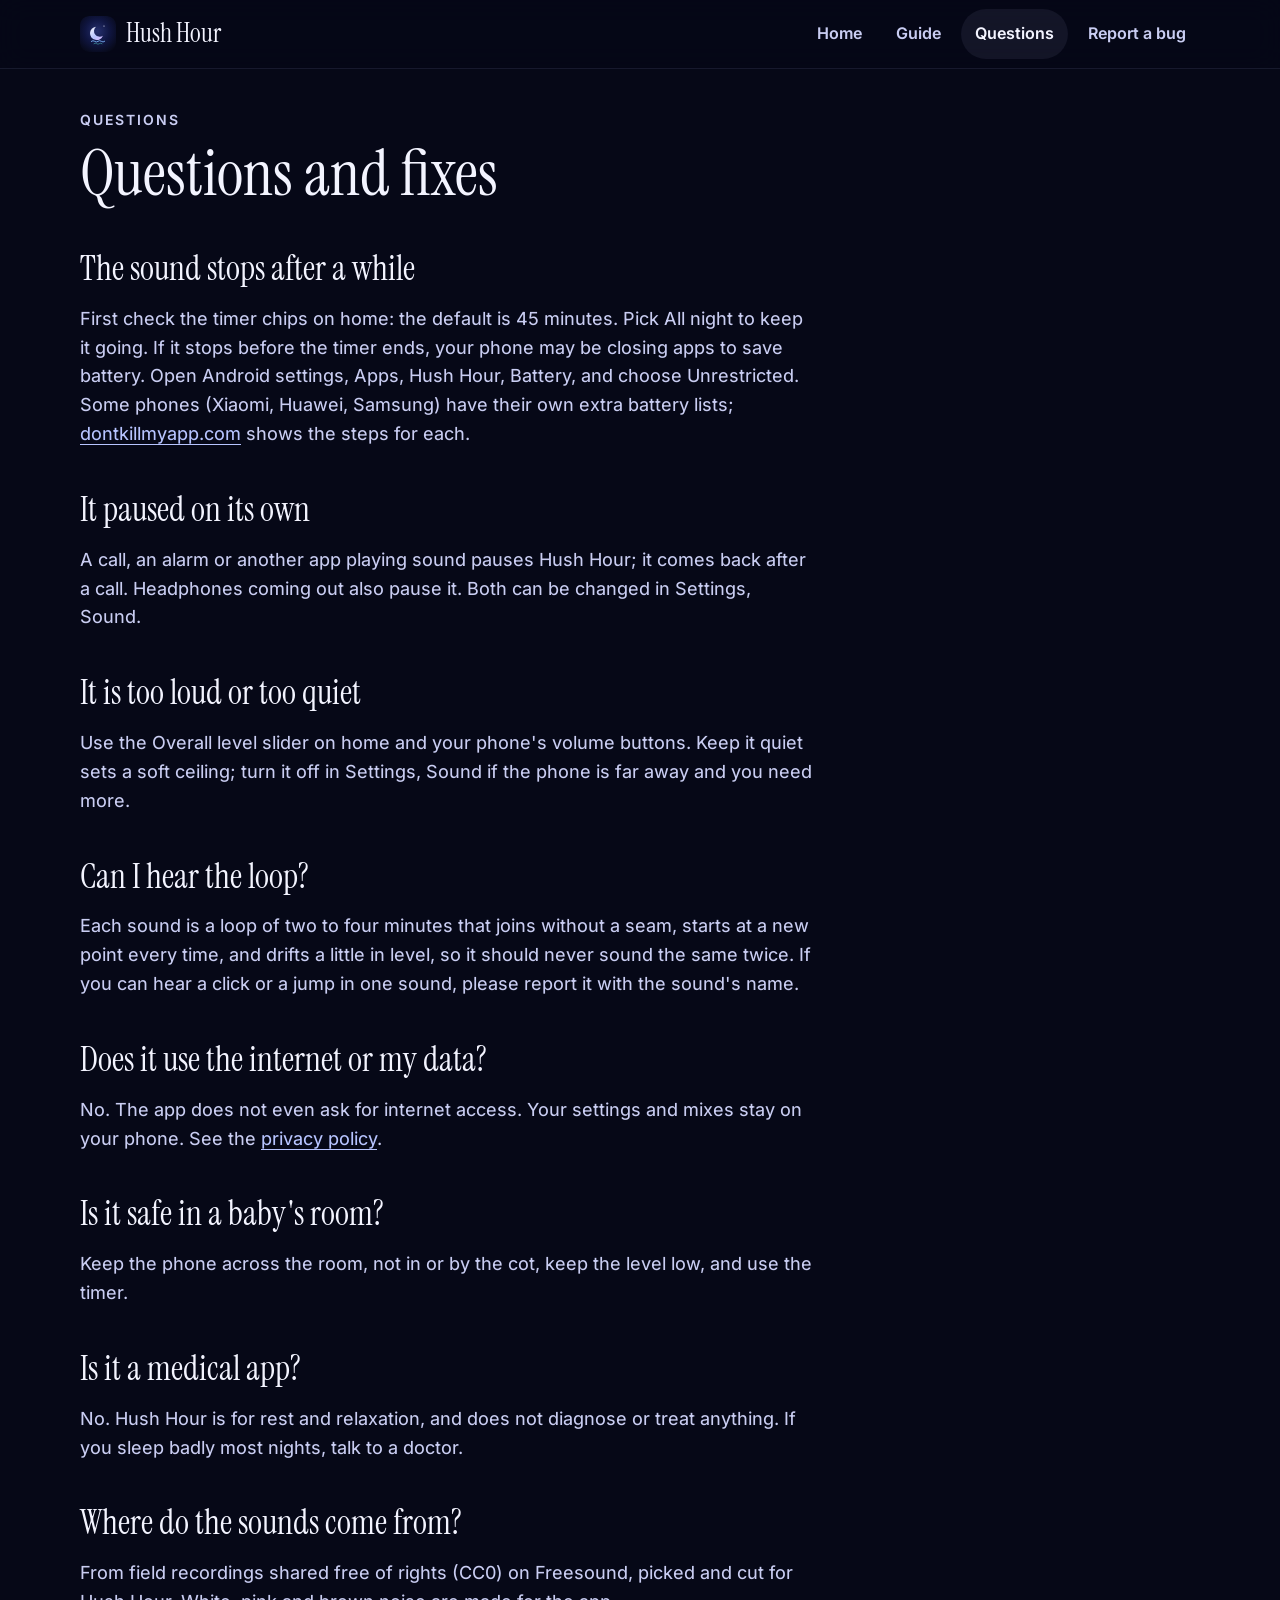
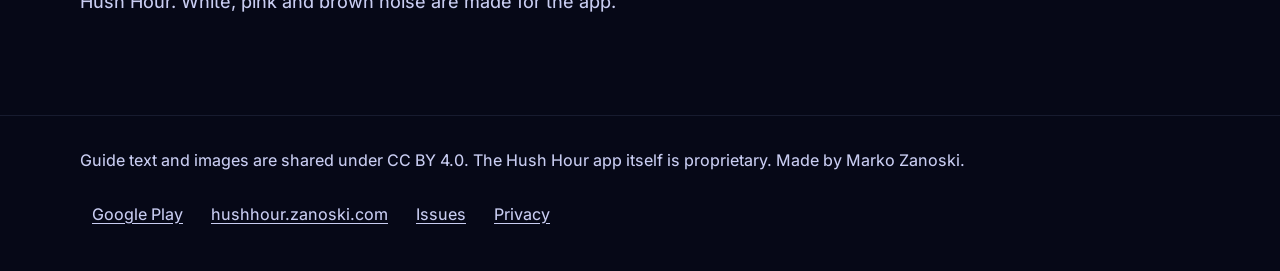
==== docs/faq.html @ de9f1a50 "Hush Hour user guide and issue forms" ====
<!doctype html>
<html lang="en">
<head>
<meta charset="utf-8">
<meta name="viewport" content="width=device-width, initial-scale=1, viewport-fit=cover">
<title>Questions · Hush Hour user guide</title>
<meta name="description" content="Answers to common questions about Hush Hour, and what to try when something does not work.">
<meta name="theme-color" content="#060817">
<meta property="og:title" content="Questions · Hush Hour user guide">
<meta property="og:description" content="Answers to common questions about Hush Hour, and what to try when something does not work.">
<link rel="icon" href="img/icon.svg" type="image/svg+xml">
<link rel="preload" href="fonts/inter-regular.woff2" as="font" type="font/woff2" crossorigin>
<link rel="preload" href="fonts/instrument-serif.woff2" as="font" type="font/woff2" crossorigin>
<link rel="stylesheet" href="style.css">
</head>
<body>
<a class="skip" href="#main">Skip to content</a>
<header class="bar">
  <div class="wrap">
    <a class="brand" href="index.html"><img src="img/icon.svg" alt="" width="36" height="36"><span>Hush Hour</span></a>
    <nav aria-label="Guide pages"><a href="index.html">Home</a><a href="guide.html">Guide</a><a href="faq.html" aria-current="page">Questions</a><a href="report.html">Report a bug</a></nav>
  </div>
</header>
<main id="main" class="page">
  <div class="wrap">

    <p class="kicker">Questions</p>
    <h1>Questions and fixes</h1>

    <h2>The sound stops after a while</h2>
    <p>First check the timer chips on home: the default is 45 minutes. Pick All night to keep it going. If it stops before the timer ends, your phone may be closing apps to save battery. Open Android settings, Apps, Hush Hour, Battery, and choose Unrestricted. Some phones (Xiaomi, Huawei, Samsung) have their own extra battery lists; <a href="https://dontkillmyapp.com">dontkillmyapp.com</a> shows the steps for each.</p>

    <h2>It paused on its own</h2>
    <p>A call, an alarm or another app playing sound pauses Hush Hour; it comes back after a call. Headphones coming out also pause it. Both can be changed in Settings, Sound.</p>

    <h2>It is too loud or too quiet</h2>
    <p>Use the Overall level slider on home and your phone's volume buttons. Keep it quiet sets a soft ceiling; turn it off in Settings, Sound if the phone is far away and you need more.</p>

    <h2>Can I hear the loop?</h2>
    <p>Each sound is a loop of two to four minutes that joins without a seam, starts at a new point every time, and drifts a little in level, so it should never sound the same twice. If you can hear a click or a jump in one sound, please report it with the sound's name.</p>

    <h2>Does it use the internet or my data?</h2>
    <p>No. The app does not even ask for internet access. Your settings and mixes stay on your phone. See the <a href="https://hushhour.zanoski.com/privacy">privacy policy</a>.</p>

    <h2>Is it safe in a baby's room?</h2>
    <p>Keep the phone across the room, not in or by the cot, keep the level low, and use the timer.</p>

    <h2>Is it a medical app?</h2>
    <p>No. Hush Hour is for rest and relaxation, and does not diagnose or treat anything. If you sleep badly most nights, talk to a doctor.</p>

    <h2>Where do the sounds come from?</h2>
    <p>From field recordings shared free of rights (CC0) on Freesound, picked and cut for Hush Hour. White, pink and brown noise are made for the app.</p>

  </div>
</main>
<footer>
  <div class="wrap">
    <span>Guide text and images are shared under CC BY 4.0. The Hush Hour app itself is proprietary. Made by Marko Zanoski.</span>
    <nav aria-label="Footer"><a href="https://play.google.com/store/apps/details?id=com.zanoshky.hushhour">Google Play</a><a href="https://hushhour.zanoski.com">hushhour.zanoski.com</a><a href="https://github.com/Zanoshky/hush-hour-app/issues">Issues</a><a href="https://hushhour.zanoski.com/privacy">Privacy</a></nav>
  </div>
</footer>
</body>
</html>
---- docs/style.css ----
@font-face { font-family: "Instrument Serif"; src: url(fonts/instrument-serif.woff2) format("woff2"); font-display: swap; }
@font-face { font-family: "Instrument Serif"; font-style: italic; src: url(fonts/instrument-serif-italic.woff2) format("woff2"); font-display: swap; }
@font-face { font-family: Inter; src: url(fonts/inter-regular.woff2) format("woff2"); font-weight: 400; font-display: swap; }
@font-face { font-family: Inter; src: url(fonts/inter-semibold.woff2) format("woff2"); font-weight: 600; font-display: swap; }

/* Night: every text colour is 7:1 or more on the ground it sits on. */
:root {
  --bg: #060817; --top: #101642; --deep: #04050d;
  --text: #f3f4ff; --soft: #c9cdf2; --accent: #b7c4ff;
  --glass: rgba(190, 200, 255, .07); --edge: rgba(180, 190, 255, .22);
  --panel: rgba(8, 10, 30, .86);
  --rain: #7fb8ff; --water: #5fe0d0; --fire: #ffb15c; --woods: #9be38a; --night: #c6a8ff; --noise: #e4e6ff;
  --btn: linear-gradient(90deg, #e9ecff, #b7c4ff 55%, #d6b8ff); --btn-text: #0a0c24;
  --serif: "Instrument Serif", Georgia, "Times New Roman", serif;
  --sans: Inter, system-ui, -apple-system, "Segoe UI", Roboto, sans-serif;
  color-scheme: dark;
}
* { box-sizing: border-box; }
html { background: var(--bg); scroll-behavior: smooth; }
@media (prefers-reduced-motion: reduce) { html { scroll-behavior: auto; } }
body { margin: 0; color: var(--text); font: 400 1.125rem/1.6 var(--sans); background: var(--bg); -webkit-font-smoothing: antialiased; }
img, svg, canvas { display: block; max-width: 100%; }
a { color: var(--accent); text-underline-offset: .2em; }
a:hover { color: var(--text); }
:focus-visible { outline: 3px solid var(--text); outline-offset: 3px; border-radius: 8px; }
.skip { position: absolute; left: -999px; top: 8px; background: var(--text); color: var(--bg); padding: 10px 16px; border-radius: 999px; z-index: 20; }
.skip:focus { left: 12px; }
.wrap { width: min(1120px, 100% - 40px); margin-inline: auto; }

/* The bar */
.bar { position: sticky; top: 0; z-index: 10; background: rgba(6, 8, 23, .72); backdrop-filter: blur(14px); -webkit-backdrop-filter: blur(14px); border-bottom: 1px solid rgba(180, 190, 255, .1); padding-top: env(safe-area-inset-top, 0px); }
.bar .wrap { display: flex; align-items: center; justify-content: space-between; gap: 16px; min-height: 4.25rem; }
.brand { display: flex; align-items: center; gap: 10px; color: var(--text); text-decoration: none; font: 400 1.6rem/1 var(--serif); }
.brand img { width: 2.25rem; height: 2.25rem; border-radius: 9px; }
.bar nav { display: flex; align-items: center; gap: 6px; }
.bar nav a { color: var(--soft); text-decoration: none; padding: 12px 14px; border-radius: 999px; font-weight: 600; font-size: 1rem; min-height: 48px; display: inline-flex; align-items: center; }
.bar nav a:hover { color: var(--text); background: var(--glass); }
.bar nav a.get { background: var(--btn); color: var(--btn-text); padding-inline: 20px; }
@media (max-width: 720px) { .hide-s { display: none !important; } }

/* Hero: the living night scene behind the words */
.hero { position: relative; min-height: min(92vh, 900px); display: grid; align-items: start; overflow: hidden; isolation: isolate; }
.hero canvas { position: absolute; inset: 0; width: 100%; height: 100%; z-index: -1; }
.hero .wrap { padding-block: clamp(48px, 9vh, 110px) 40px; text-align: center; }
.over { margin: 0 0 14px; color: var(--accent); font-weight: 600; letter-spacing: .14em; text-transform: uppercase; font-size: .875rem; text-shadow: 0 0 12px #000; }
h1, h2, h3 { font-family: var(--serif); font-weight: 400; line-height: 1.04; margin: 0; }
.hero h1 { font-size: clamp(3rem, 9vw, 6.6rem); letter-spacing: -.01em; text-shadow: 0 0 30px rgba(0, 0, 0, .7); }
.hero h1 em { color: var(--accent); }
.lede { max-width: 40rem; margin: 22px auto 0; color: var(--text); font-size: clamp(1.1rem, 2.2vw, 1.3rem); text-shadow: 0 0 14px #000, 0 0 4px #000; }
.cta { display: flex; flex-wrap: wrap; gap: 12px; justify-content: center; margin-top: 32px; }
.btn { display: inline-flex; align-items: center; justify-content: center; gap: 10px; min-height: 56px; padding: 14px 28px; border-radius: 999px; font: 600 1.06rem/1.2 var(--sans); text-decoration: none; border: 0; cursor: pointer; }
.btn.main { background: var(--btn); color: var(--btn-text); box-shadow: 0 10px 40px rgba(183, 196, 255, .25); }
.btn.main:hover { color: var(--btn-text); filter: brightness(1.05); }
.btn.ghost { background: rgba(6, 8, 23, .6); color: var(--text); border: 1.5px solid var(--edge); }
.price { margin-top: 16px; color: var(--soft); font-size: 1rem; text-shadow: 0 0 10px #000; }

section { padding-block: clamp(56px, 9vw, 110px); }
.head { max-width: 46rem; margin-bottom: 36px; }
.head h2 { font-size: clamp(2.2rem, 5vw, 3.6rem); }
.head p { color: var(--soft); margin: 14px 0 0; }
.kicker { color: var(--accent); font-weight: 600; letter-spacing: .14em; text-transform: uppercase; font-size: .875rem; margin: 0 0 10px; }

/* Sound previews */
.sounds { display: grid; grid-template-columns: repeat(auto-fill, minmax(min(100%, 200px), 1fr)); gap: 14px; }
.snd { position: relative; display: flex; flex-direction: column; align-items: flex-start; gap: 6px; min-height: 150px; padding: 20px; border-radius: 24px; background: var(--glass); border: 1.5px solid var(--edge); color: var(--text); font: inherit; text-align: left; cursor: pointer; transition: border-color .3s, background .3s, transform .3s; }
.snd:hover { transform: translateY(-2px); border-color: var(--c); }
.snd svg { width: 2.5rem; height: 2.5rem; stroke: var(--c); fill: none; stroke-width: 1.7; stroke-linecap: round; stroke-linejoin: round; margin-bottom: 8px; }
.snd b { font-weight: 600; font-size: 1.1rem; }
.snd span { color: var(--soft); font-size: .98rem; line-height: 1.4; }
.snd .state { position: absolute; top: 18px; right: 18px; width: 34px; height: 34px; border-radius: 50%; display: grid; place-items: center; background: rgba(6, 8, 23, .7); border: 1.5px solid var(--edge); }
.snd .state::before { content: ""; border-left: 9px solid var(--text); border-top: 6px solid transparent; border-bottom: 6px solid transparent; margin-left: 3px; }
.snd[aria-pressed="true"] { background: color-mix(in srgb, var(--c) 14%, #060817); border-color: var(--c); box-shadow: 0 0 40px color-mix(in srgb, var(--c) 22%, transparent); }
.snd[aria-pressed="true"] .state::before { border: 0; width: 10px; height: 12px; margin: 0; border-left: 3.5px solid var(--text); border-right: 3.5px solid var(--text); }
.snd .bar-l { position: absolute; left: 20px; right: 20px; bottom: 12px; height: 3px; border-radius: 3px; background: rgba(180, 190, 255, .12); overflow: hidden; }
.snd .bar-l i { display: block; height: 100%; width: 0; background: var(--c); }
.note-s { color: var(--soft); font-size: 1rem; margin-top: 18px; }

/* Cards */
.grid { display: grid; grid-template-columns: repeat(auto-fit, minmax(min(100%, 300px), 1fr)); gap: 16px; }
.card { background: linear-gradient(180deg, rgba(255, 255, 255, .06), rgba(255, 255, 255, .02)), var(--panel); border: 1px solid var(--edge); border-radius: 26px; padding: 26px; }
.card h3 { font-size: 1.9rem; margin-bottom: 10px; }
.card p { margin: 0; color: var(--soft); }
.card .src { margin-top: 12px; font-size: .95rem; }
.card .big { font: 400 3.4rem/1 var(--serif); color: var(--c, var(--accent)); margin-bottom: 8px; }

/* Compare */
.table { overflow-x: auto; border-radius: 22px; border: 1px solid var(--edge); }
table { border-collapse: collapse; width: 100%; min-width: 620px; background: var(--panel); }
th, td { text-align: left; padding: 16px 18px; border-bottom: 1px solid rgba(180, 190, 255, .1); vertical-align: top; }
th { font-weight: 600; color: var(--accent); font-size: .95rem; letter-spacing: .04em; }
td { color: var(--soft); }
td:first-child { color: var(--text); font-weight: 600; }
tr:last-child td { border-bottom: 0; }
td.yes { color: var(--woods); font-weight: 600; }

/* FAQ */
details { background: var(--panel); border: 1px solid var(--edge); border-radius: 20px; margin-bottom: 12px; }
summary { cursor: pointer; padding: 20px 24px; font-weight: 600; list-style: none; min-height: 48px; }
summary::-webkit-details-marker { display: none; }
summary::after { content: "+"; float: right; color: var(--accent); font-size: 1.4rem; line-height: 1; }
details[open] summary::after { content: "−"; }
details p { margin: 0; padding: 0 24px 22px; color: var(--soft); }

.final { text-align: center; }
.final h2 { font-size: clamp(2.4rem, 6vw, 4.4rem); }

footer { border-top: 1px solid rgba(180, 190, 255, .1); padding: 32px 0 calc(32px + env(safe-area-inset-bottom, 0px)); color: var(--soft); font-size: 1rem; }
footer .wrap { display: flex; flex-wrap: wrap; gap: 16px; justify-content: space-between; align-items: center; }
footer nav { display: flex; flex-wrap: wrap; gap: 4px; }
footer nav a { padding: 12px; min-height: 48px; display: inline-flex; align-items: center; color: var(--soft); }
footer nav a:hover { color: var(--text); }

/* Policy pages */
.doc { padding-block: 48px 80px; }
.doc article { max-width: 46rem; }
.doc h1 { font-size: clamp(2.6rem, 6vw, 3.8rem); margin-bottom: 8px; }
.doc h2 { font-size: 2rem; margin: 40px 0 10px; }
.doc p, .doc li { color: var(--soft); }
.doc strong { color: var(--text); }
.eff { color: var(--accent) !important; }
.mail { color: var(--text); }
.sr { position: absolute; width: 1px; height: 1px; overflow: hidden; clip-path: inset(50%); white-space: nowrap; }
.grid.four { grid-template-columns: repeat(auto-fit, minmax(min(100%, 240px), 1fr)); }
.hero::after { content: ""; position: absolute; left: 0; right: 0; bottom: 0; height: 120px; background: linear-gradient(transparent, var(--bg)); z-index: -1; pointer-events: none; }
/* Big screens get bigger type and a wider page, not more empty air. */
@media (min-width: 2200px) { html { font-size: 140%; } .wrap { width: min(1600px, 100% - 80px); } .sounds { grid-template-columns: repeat(5, 1fr); } }
@media (min-width: 3200px) { html { font-size: 190%; } .wrap { width: min(2200px, 100% - 120px); } }
/* Guide pages */
.page { padding-block: 40px 80px; }
.page h1 { font-size: clamp(2.6rem, 6vw, 4rem); }
.page h2 { font-size: 2.1rem; margin: 44px 0 12px; }
.page h3 { font-size: 1.5rem; margin: 26px 0 8px; }
.page p, .page li, .page dd { color: var(--soft); }
.page strong, .page dt { color: var(--text); font-weight: 600; }
.page dd { margin: 0 0 14px; }
.shots { display: grid; grid-template-columns: repeat(auto-fill, minmax(min(100%, 220px), 1fr)); gap: 16px; margin: 24px 0; }
.shots figure { margin: 0; }
.shots img { border-radius: 22px; border: 1px solid var(--edge); width: 100%; height: auto; }
.shots figcaption { color: var(--soft); font-size: .95rem; margin-top: 8px; }
.bar nav a[aria-current="page"] { color: var(--text); background: var(--glass); }
.card h2.h3 { font-size: 1.9rem; margin: 0 0 10px; }
.page > .wrap > p, .page dd, .page li { max-width: 46rem; }
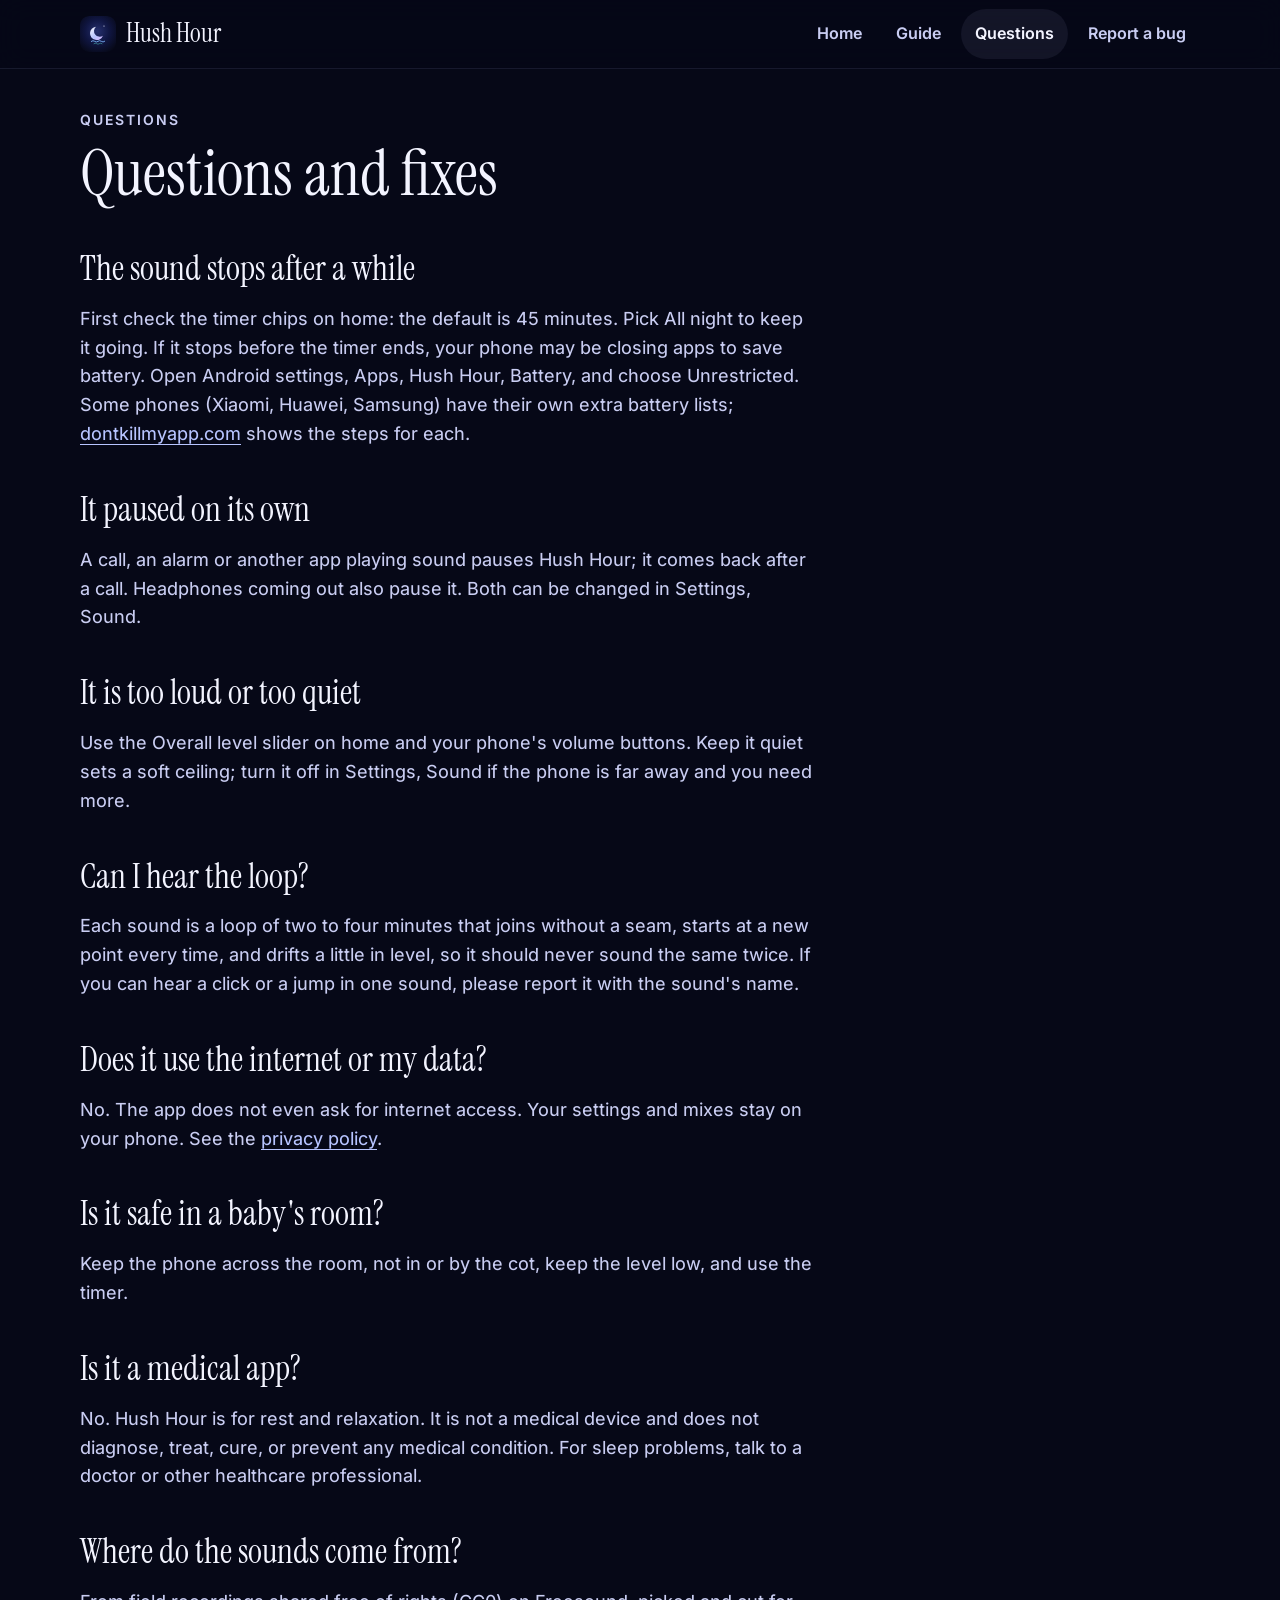
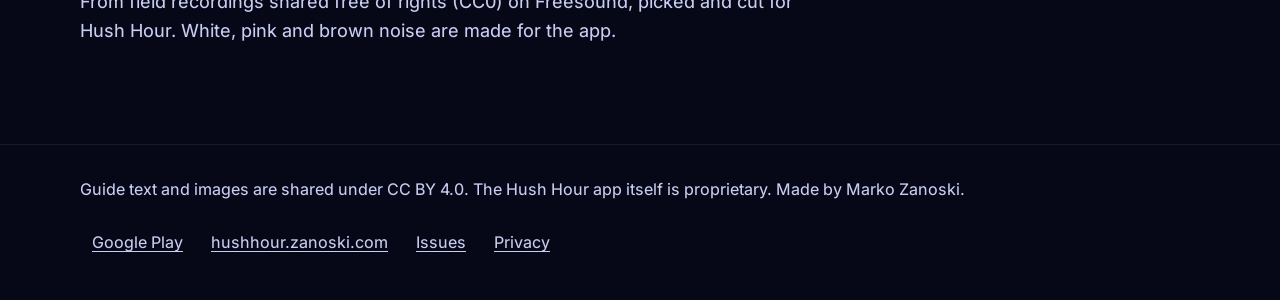
==== commit f3b79a40: "FAQ: health line in the Play policy words" ====
--- a/docs/faq.html
+++ b/docs/faq.html
@@ -46,7 +46,7 @@
     <p>Keep the phone across the room, not in or by the cot, keep the level low, and use the timer.</p>
 
     <h2>Is it a medical app?</h2>
-    <p>No. Hush Hour is for rest and relaxation, and does not diagnose or treat anything. If you sleep badly most nights, talk to a doctor.</p>
+    <p>No. Hush Hour is for rest and relaxation. It is not a medical device and does not diagnose, treat, cure, or prevent any medical condition. For sleep problems, talk to a doctor or other healthcare professional.</p>
 
     <h2>Where do the sounds come from?</h2>
     <p>From field recordings shared free of rights (CC0) on Freesound, picked and cut for Hush Hour. White, pink and brown noise are made for the app.</p>
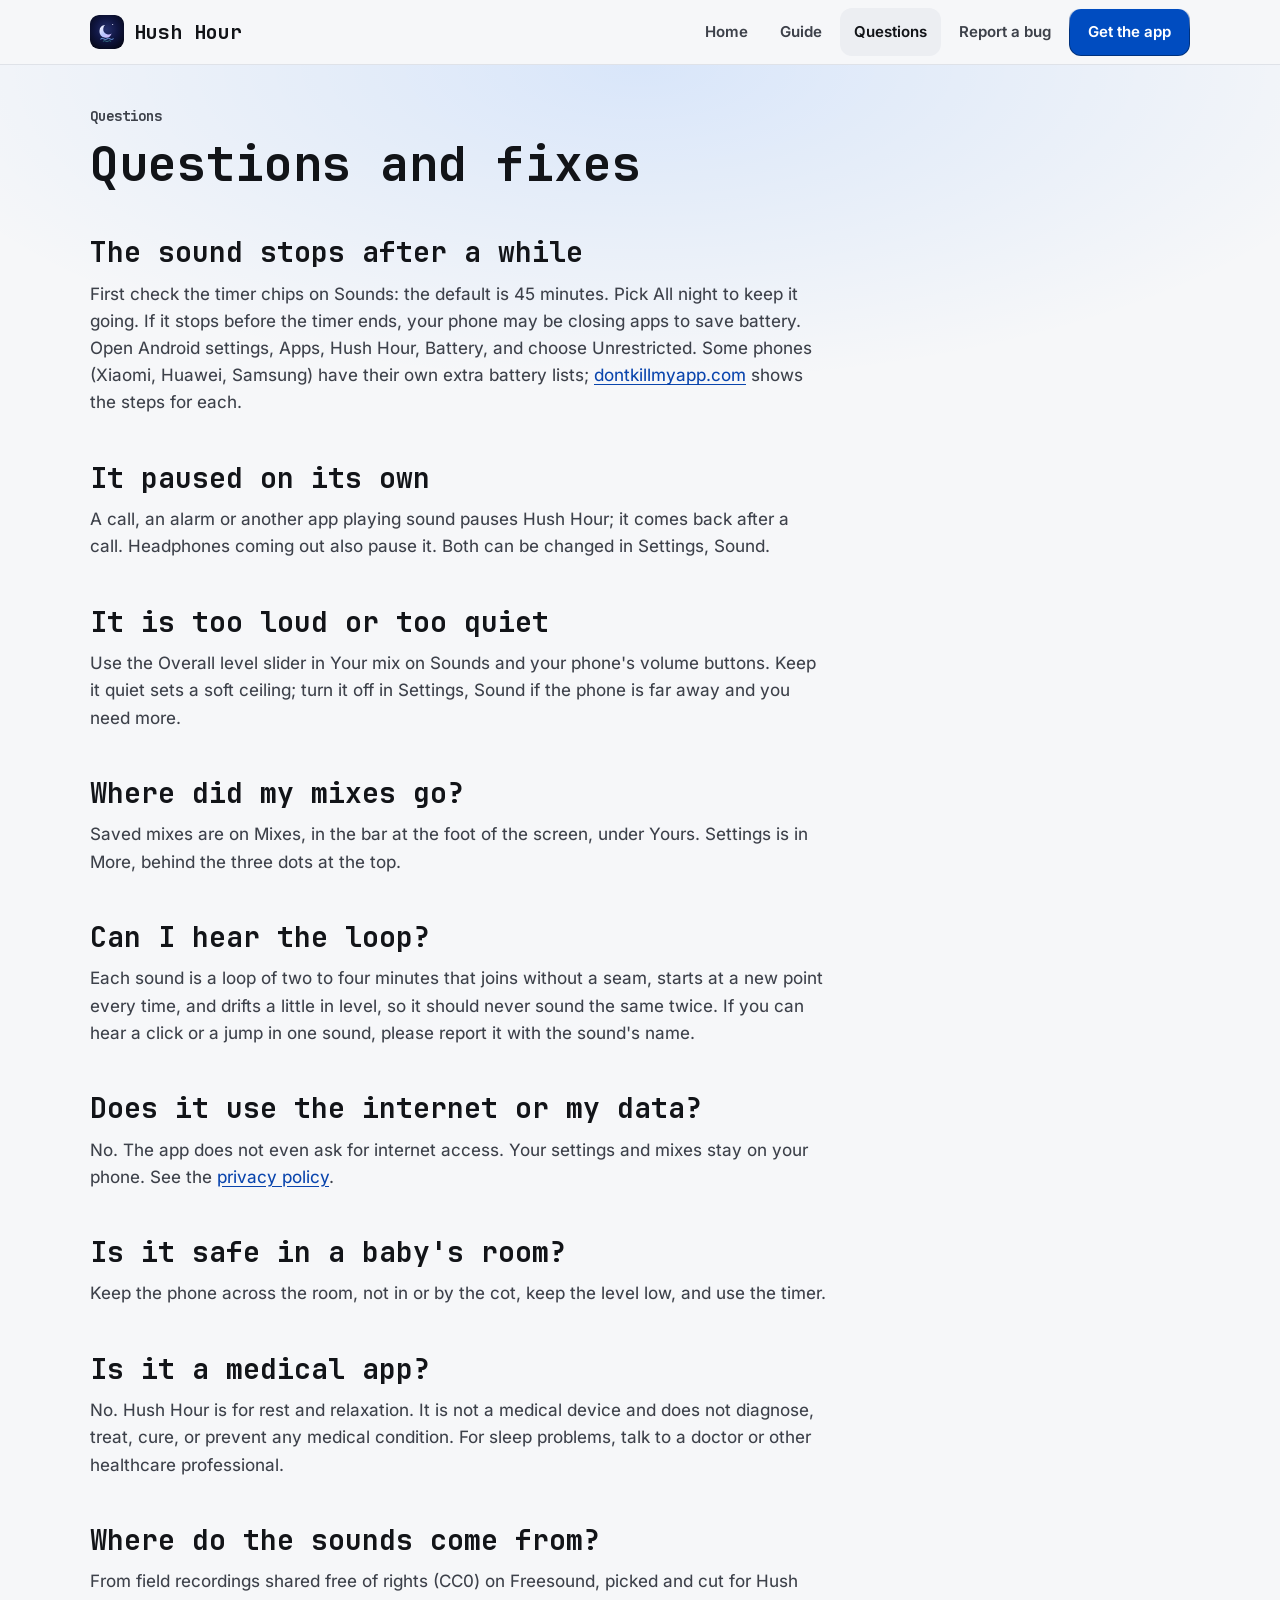
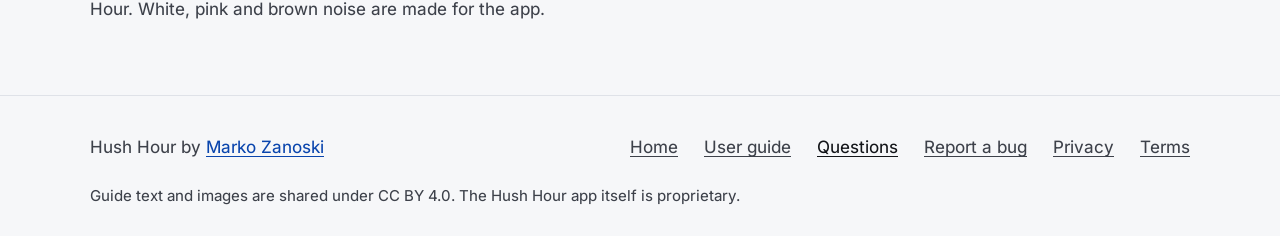
==== commit b1ea59a2: "The guide describes the app as it is now: Sounds and Mixes in a bottom bar, More, four looks The gui" ====
--- a/docs/faq.html
+++ b/docs/faq.html
@@ -5,36 +5,313 @@
 <meta name="viewport" content="width=device-width, initial-scale=1, viewport-fit=cover">
 <title>Questions · Hush Hour user guide</title>
 <meta name="description" content="Answers to common questions about Hush Hour, and what to try when something does not work.">
-<meta name="theme-color" content="#060817">
+<meta name="theme-color" content="#f6f7f9" media="(prefers-color-scheme: light)">
+<meta name="theme-color" content="#000000" media="(prefers-color-scheme: dark)">
 <meta property="og:title" content="Questions · Hush Hour user guide">
 <meta property="og:description" content="Answers to common questions about Hush Hour, and what to try when something does not work.">
 <link rel="icon" href="img/icon.svg" type="image/svg+xml">
+<link rel="preload" href="fonts/jetbrains-mono-bold.woff2" as="font" type="font/woff2" crossorigin>
 <link rel="preload" href="fonts/inter-regular.woff2" as="font" type="font/woff2" crossorigin>
-<link rel="preload" href="fonts/instrument-serif.woff2" as="font" type="font/woff2" crossorigin>
-<link rel="stylesheet" href="style.css">
+<style>:root {
+color-scheme: light dark;
+--zs-fill: #004cc0;
+--zs-on-fill: #ffffff;
+--zs-glow: #0068ff;
+--zs-mono: "JetBrains Mono", ui-monospace, "SF Mono", Menlo, Consolas, monospace;
+--zs-sans: "Inter", system-ui, -apple-system, "Segoe UI", Roboto, sans-serif;
+--zs-fs: 1;
+--zs-type-screen-title: calc(27px * var(--zs-fs));
+--zs-type-app-bar-title: calc(22px * var(--zs-fs));
+--zs-type-pro-headline: calc(22px * var(--zs-fs));
+--zs-type-sheet-title: calc(18px * var(--zs-fs));
+--zs-type-sheet-title-big: calc(22px * var(--zs-fs));
+--zs-type-section-label: calc(13px * var(--zs-fs));
+--zs-type-panel-value: calc(19px * var(--zs-fs));
+--zs-type-number: calc(20px * var(--zs-fs));
+--zs-type-version: calc(17px * var(--zs-fs));
+--zs-type-body: calc(15px * var(--zs-fs));
+--zs-type-key: calc(15px * var(--zs-fs));
+--zs-type-key-main: calc(16px * var(--zs-fs));
+--zs-type-header-key: calc(13px * var(--zs-fs));
+--zs-type-item-name: calc(15px * var(--zs-fs));
+--zs-type-feature-name: calc(15px * var(--zs-fs));
+--zs-type-pitch: calc(14.5px * var(--zs-fs));
+--zs-type-hint: calc(14px * var(--zs-fs));
+--zs-type-small: calc(13.5px * var(--zs-fs));
+--zs-type-feature-line: calc(13px * var(--zs-fs));
+--zs-type-nav-label: calc(12.5px * var(--zs-fs));
+--zs-type-chip: calc(12.5px * var(--zs-fs));
+--zs-type-meta: calc(12.5px * var(--zs-fs));
+--zs-type-axis: calc(12px * var(--zs-fs));
+--zs-r-plate: 16px;
+--zs-r-key: 14px;
+--zs-r-key-focus-inner: 10px;
+--zs-r-header-key: 12px;
+--zs-r-icon-button: 12px;
+--zs-r-row: 12px;
+--zs-r-note: 12px;
+--zs-r-theme-tile: 14px;
+--zs-r-tile-preview: 9px;
+--zs-r-feature-tile: 10px;
+--zs-r-list-icon: 10px;
+--zs-r-sheet-top: 24px;
+--zs-r-grab: 4px;
+--zs-r-pill: 999px;
+--zs-r-chip: 999px;
+--zs-r-switch: 999px;
+--zs-key-h: 52px;
+--zs-header-key-h: 48px;
+--zs-touch: 48px;
+--zs-row-h: 52px;
+--zs-item-h: 56px;
+--zs-nav-item-h: 56px;
+--zs-pill-w: 60px;
+--zs-pill-h: 32px;
+--zs-pro-row-h: 60px;
+--zs-content-max: 1100px;
+--zs-press-ms: 70ms;
+--zs-release-ms: 140ms;
+--zs-look-ms: 250ms;
+--zs-pill-ms: 200ms;
+--zs-s0: 2px;
+--zs-s1: 4px;
+--zs-s2: 6px;
+--zs-s3: 8px;
+--zs-s4: 10px;
+--zs-s5: 12px;
+--zs-s6: 14px;
+--zs-s7: 16px;
+--zs-s8: 18px;
+--zs-s9: 22px;
+--zs-s10: 26px;
+--zs-s11: 28px;
+--zs-s12: 32px;
+--zs-s13: 48px;
+--zs-ground: #f6f7f9;
+--zs-plate: #ffffff;
+--zs-well: #eceef2;
+--zs-line: #dfe2e8;
+--zs-edge: #7b808c;
+--zs-bevel: #ffffff;
+--zs-text: #121418;
+--zs-soft: #3d414a;
+--zs-blue: #0a45ad;
+--zs-on-blue: #ffffff;
+--zs-ok: #0a5530;
+--zs-warn: #5c3a00;
+--zs-bad: #931313;
+--zs-scrim: rgba(18,20,24,.38);
+--zs-chosen: #e8f0ff;
+--zs-on-chosen: #0a3f9e;
+--zs-risky-fill: #fde8e7;
+--zs-risky-text: #8a1010;
+--zs-risky-line: #d42a20;
+--zs-live-dot: #1a7f4b;
+}
+@media (prefers-color-scheme: dark) {
+:root:not([data-look]), :root[data-look="auto"] {
+--zs-ground: #000000;
+--zs-plate: #0d0d10;
+--zs-well: #16171b;
+--zs-line: #24252b;
+--zs-edge: #646771;
+--zs-bevel: #34363e;
+--zs-text: #ffffff;
+--zs-soft: #b6b8c0;
+--zs-blue: #7aaeff;
+--zs-on-blue: #04132e;
+--zs-ok: #6fdc9b;
+--zs-warn: #f2c06b;
+--zs-bad: #ff9d97;
+--zs-scrim: rgba(0,0,0,.6);
+--zs-chosen: #0a2350;
+--zs-on-chosen: #ffffff;
+--zs-risky-fill: #2a0d10;
+--zs-risky-text: #ffb4ae;
+--zs-risky-line: #ff5a4f;
+--zs-live-dot: #3ecf8e;
+}
+}
+:root[data-look="light"] {
+color-scheme: light;
+--zs-ground: #f6f7f9;
+--zs-plate: #ffffff;
+--zs-well: #eceef2;
+--zs-line: #dfe2e8;
+--zs-edge: #7b808c;
+--zs-bevel: #ffffff;
+--zs-text: #121418;
+--zs-soft: #3d414a;
+--zs-blue: #0a45ad;
+--zs-on-blue: #ffffff;
+--zs-ok: #0a5530;
+--zs-warn: #5c3a00;
+--zs-bad: #931313;
+--zs-scrim: rgba(18,20,24,.38);
+--zs-chosen: #e8f0ff;
+--zs-on-chosen: #0a3f9e;
+--zs-risky-fill: #fde8e7;
+--zs-risky-text: #8a1010;
+--zs-risky-line: #d42a20;
+--zs-live-dot: #1a7f4b;
+}
+:root[data-look="dark"] {
+color-scheme: dark;
+--zs-ground: #111215;
+--zs-plate: #18191d;
+--zs-well: #1f2126;
+--zs-line: #2a2c33;
+--zs-edge: #6c707b;
+--zs-bevel: #3a3d46;
+--zs-text: #eceef2;
+--zs-soft: #b5b8c1;
+--zs-blue: #86b6ff;
+--zs-on-blue: #04132e;
+--zs-ok: #6fdc9b;
+--zs-warn: #f2c06b;
+--zs-bad: #ff9d97;
+--zs-scrim: rgba(0,0,0,.55);
+--zs-chosen: #0a2350;
+--zs-on-chosen: #ffffff;
+--zs-risky-fill: #2a0d10;
+--zs-risky-text: #ffb4ae;
+--zs-risky-line: #ff5a4f;
+--zs-live-dot: #3ecf8e;
+}
+:root[data-look="black"] {
+color-scheme: dark;
+--zs-ground: #000000;
+--zs-plate: #0d0d10;
+--zs-well: #16171b;
+--zs-line: #24252b;
+--zs-edge: #646771;
+--zs-bevel: #34363e;
+--zs-text: #ffffff;
+--zs-soft: #b6b8c0;
+--zs-blue: #7aaeff;
+--zs-on-blue: #04132e;
+--zs-ok: #6fdc9b;
+--zs-warn: #f2c06b;
+--zs-bad: #ff9d97;
+--zs-scrim: rgba(0,0,0,.6);
+--zs-chosen: #0a2350;
+--zs-on-chosen: #ffffff;
+--zs-risky-fill: #2a0d10;
+--zs-risky-text: #ffb4ae;
+--zs-risky-line: #ff5a4f;
+--zs-live-dot: #3ecf8e;
+}
+@media (prefers-reduced-motion: reduce) { :root { --zs-press-ms: 0ms; --zs-release-ms: 0ms; --zs-look-ms: 0ms; --zs-pill-ms: 0ms; } }
+@font-face { font-family: Inter; src: url(fonts/inter-regular.woff2) format("woff2"); font-weight: 400; font-display: swap; }
+@font-face { font-family: Inter; src: url(fonts/inter-semibold.woff2) format("woff2"); font-weight: 600; font-display: swap; }
+@font-face { font-family: "JetBrains Mono"; src: url(fonts/jetbrains-mono-bold.woff2) format("woff2"); font-weight: 700; font-display: swap; }
+:root { --hh-live: #353f9e; }
+@media (prefers-color-scheme: dark) { :root:not([data-look]), :root[data-look="auto"] { --hh-live: #aab7ff; } }
+:root[data-look="light"] { --hh-live: #353f9e; }
+:root[data-look="dark"], :root[data-look="black"] { --hh-live: #aab7ff; }
+* { box-sizing: border-box; }
+html { background: var(--zs-ground); scroll-behavior: smooth; -webkit-text-size-adjust: 100%; }
+@media (prefers-reduced-motion: reduce) { html { scroll-behavior: auto; } }
+body { margin: 0; color: var(--zs-text); background: var(--zs-ground); font: 400 1.0625rem/1.6 var(--zs-sans); -webkit-font-smoothing: antialiased; }
+img, svg { display: block; max-width: 100%; }
+a { color: var(--zs-blue); text-underline-offset: .2em; }
+a:hover { text-decoration-thickness: 2px; }
+:focus-visible { outline: 2px solid var(--zs-glow); outline-offset: 3px; border-radius: var(--zs-r-row); }
+.skip { position: absolute; left: -999px; top: 8px; z-index: 20; background: var(--zs-fill); color: var(--zs-on-fill); padding: 12px 18px; border-radius: var(--zs-r-key); font-weight: 600; }
+.skip:focus { left: 12px; }
+.wrap { width: min(var(--zs-content-max), 100% - 40px); margin-inline: auto; }
+h1, h2, .lbl { font-family: var(--zs-mono); font-weight: 700; letter-spacing: 0; margin: 0; }
+h1, h2, h3 { text-wrap: balance; }
+p, li, dd { text-wrap: pretty; }
+h1 { font-size: clamp(2rem, 5.2vw, 3rem); line-height: 1.12; }
+h2 { font-size: clamp(1.375rem, 3vw, 1.75rem); line-height: 1.2; margin: 44px 0 12px; }
+h3, .h3 { font: 600 1.125rem/1.35 var(--zs-sans); margin: 0; }
+.lbl { font-size: .875rem; color: var(--zs-soft); margin: 0 0 10px; }
+p { margin: 0; }
+p + p { margin-top: 12px; }
+.bar { position: sticky; top: 0; z-index: 10; background: var(--zs-ground); border-bottom: 1px solid var(--zs-line); padding-top: env(safe-area-inset-top, 0px); }
+.bar .wrap { display: flex; flex-wrap: wrap; align-items: center; justify-content: space-between; gap: 0 12px; min-height: 64px; padding-block: 8px; }
+.brand { display: flex; align-items: center; gap: 10px; min-height: 48px; color: var(--zs-text); text-decoration: none; font: 700 1.25rem/1 var(--zs-mono); white-space: nowrap; }
+.brand img { width: 34px; height: 34px; border-radius: 9px; }
+.bar nav { display: flex; align-items: center; gap: 4px; }
+.bar nav a { display: inline-flex; align-items: center; min-height: 48px; padding: 0 14px; border-radius: var(--zs-r-row); color: var(--zs-soft); font-weight: 600; font-size: .9375rem; text-decoration: none; white-space: nowrap; }
+.bar nav a:hover, .bar nav a[aria-current] { color: var(--zs-text); background: var(--zs-well); }
+@media (max-width: 760px) { .hide-s { display: none !important; } }
+.key { display: inline-flex; align-items: center; justify-content: center; gap: 10px; min-height: var(--zs-key-h); padding: 0 22px; border-radius: var(--zs-r-key); border: 1px solid transparent; font: 600 1rem/1.2 var(--zs-sans); text-decoration: none; text-align: center; cursor: pointer; transition: transform var(--zs-release-ms) ease, filter var(--zs-release-ms) ease; }
+.key:active { transform: scale(.97); transition-duration: var(--zs-press-ms); }
+.key.filled, .bar nav a.key { color: var(--zs-on-fill); background: linear-gradient(var(--zs-fill), var(--zs-fill)) padding-box, linear-gradient(to bottom, rgba(255,255,255,.32), color-mix(in srgb, var(--zs-fill) 65%, #000) 45%) border-box; }
+.key.filled:hover, .bar nav a.key:hover { color: var(--zs-on-fill); filter: brightness(1.08); }
+.bar nav a.key { min-height: 48px; padding: 0 18px; border-radius: var(--zs-r-header-key); }
+.key.tonal { color: var(--zs-text); background: linear-gradient(var(--zs-well), var(--zs-well)) padding-box, linear-gradient(to bottom, var(--zs-bevel), var(--zs-line) 45%) border-box; }
+.keys { display: grid; gap: 10px; margin-top: 28px; max-width: 34rem; }
+@media (min-width: 35em) { .keys { grid-auto-flow: column; grid-auto-columns: minmax(0, 1fr); } }
+.plate { background: var(--zs-plate); border: 1px solid var(--zs-line); border-radius: var(--zs-r-plate); box-shadow: 0 1px 0 var(--zs-bevel) inset; }
+.page { position: relative; isolation: isolate; padding-block: 40px 72px; }
+.page::before { content: ""; position: absolute; inset: 0 0 auto; height: 320px; z-index: -1; pointer-events: none; background: radial-gradient(60% 100% at 50% 0%, color-mix(in srgb, var(--zs-glow) 12%, transparent), transparent); }
+.lede { margin-top: 16px; max-width: 40rem; color: var(--zs-soft); font-size: clamp(1.0625rem, 1.8vw, 1.25rem); }
+.doc { max-width: 46rem; overflow-wrap: break-word; }
+.doc p, .doc li { color: var(--zs-soft); }
+.doc strong, .doc b { color: var(--zs-text); font-weight: 600; }
+.doc ul, .doc ol { padding-left: 1.3em; }
+.doc li + li { margin-top: 6px; }
+dl.rows { margin: 16px 0 0; padding: 4px 0; }
+dl.rows > div { padding: 14px 18px; }
+dl.rows > div + div { border-top: 1px solid var(--zs-line); }
+dl.rows dt { font-weight: 600; color: var(--zs-text); }
+dl.rows dd { margin: 2px 0 0; color: var(--zs-soft); }
+.with-shot { display: grid; grid-template-columns: minmax(0, 1fr); gap: 24px; align-items: start; }
+@media (min-width: 840px) { .with-shot { grid-template-columns: minmax(0, 1fr) 260px; gap: 56px; } .with-shot > figure { position: sticky; top: 88px; margin-top: 44px; } }
+figure { margin: 0; }
+figure img { width: 100%; height: auto; aspect-ratio: 9 / 20; border-radius: 20px; border: 1px solid var(--zs-line); background: var(--zs-plate); }
+.with-shot > figure { max-width: 260px; }
+figcaption { margin-top: 10px; font-weight: 600; }
+figcaption span { display: block; font-weight: 400; color: var(--zs-soft); font-size: .9375rem; }
+.shots { display: grid; gap: 16px; grid-template-columns: repeat(2, minmax(0, 1fr)); margin: 32px 0 0; padding: 0; list-style: none; }
+@media (min-width: 840px) { .shots { grid-template-columns: repeat(4, minmax(0, 1fr)); gap: 24px; } }
+.cards { display: grid; gap: 12px; margin-top: 24px; }
+@media (min-width: 840px) { .cards { grid-template-columns: 1fr 1fr; } }
+.card { padding: 22px; display: flex; flex-direction: column; gap: 6px; }
+.card p { color: var(--zs-soft); }
+.card .key { margin-top: auto; align-self: start; }
+.card p:last-of-type { margin-bottom: 14px; }
+.mail { color: var(--zs-text); }
+.sr { position: absolute; width: 1px; height: 1px; overflow: hidden; clip-path: inset(50%); white-space: nowrap; }
+footer { border-top: 1px solid var(--zs-line); padding: 28px 0 calc(28px + env(safe-area-inset-bottom, 0px)); color: var(--zs-soft); }
+footer .wrap { display: flex; flex-wrap: wrap; gap: 12px 24px; justify-content: space-between; align-items: center; }
+footer nav { display: flex; flex-wrap: wrap; gap: 2px; margin-inline: -12px; }
+footer nav a { display: inline-flex; align-items: center; min-height: 48px; padding: 0 12px; color: var(--zs-soft); border-radius: var(--zs-r-row); }
+footer nav a:hover, footer nav a[aria-current] { color: var(--zs-text); }
+footer .lic { flex-basis: 100%; font-size: .9375rem; }
+@media (min-width: 2200px) { html { font-size: 130%; } .wrap { width: min(1600px, 100% - 96px); } }
+@media (min-width: 3200px) { html { font-size: 180%; } .wrap { width: min(2400px, 100% - 160px); } }
+@media (prefers-reduced-motion: reduce) { .key { transition: none; } .key:active { transform: none; } }</style>
 </head>
 <body>
 <a class="skip" href="#main">Skip to content</a>
 <header class="bar">
   <div class="wrap">
-    <a class="brand" href="index.html"><img src="img/icon.svg" alt="" width="36" height="36"><span>Hush Hour</span></a>
-    <nav aria-label="Guide pages"><a href="index.html">Home</a><a href="guide.html">Guide</a><a href="faq.html" aria-current="page">Questions</a><a href="report.html">Report a bug</a></nav>
+    <a class="brand" href="index.html"><img src="img/icon.svg" alt="" width="34" height="34"><span>Hush Hour</span></a>
+    <nav aria-label="Guide pages"><a class="hide-s" href="index.html">Home</a><a class="hide-s" href="guide.html">Guide</a><a class="hide-s" href="faq.html" aria-current="page">Questions</a><a class="hide-s" href="report.html">Report a bug</a><a class="key" href="https://play.google.com/store/apps/details?id=com.zanoshky.hushhour">Get the app</a></nav>
   </div>
 </header>
 <main id="main" class="page">
   <div class="wrap">
 
-    <p class="kicker">Questions</p>
+    <div class="doc">
+    <p class="lbl">Questions</p>
     <h1>Questions and fixes</h1>
 
     <h2>The sound stops after a while</h2>
-    <p>First check the timer chips on home: the default is 45 minutes. Pick All night to keep it going. If it stops before the timer ends, your phone may be closing apps to save battery. Open Android settings, Apps, Hush Hour, Battery, and choose Unrestricted. Some phones (Xiaomi, Huawei, Samsung) have their own extra battery lists; <a href="https://dontkillmyapp.com">dontkillmyapp.com</a> shows the steps for each.</p>
+    <p>First check the timer chips on Sounds: the default is 45 minutes. Pick All night to keep it going. If it stops before the timer ends, your phone may be closing apps to save battery. Open Android settings, Apps, Hush Hour, Battery, and choose Unrestricted. Some phones (Xiaomi, Huawei, Samsung) have their own extra battery lists; <a href="https://dontkillmyapp.com">dontkillmyapp.com</a> shows the steps for each.</p>
 
     <h2>It paused on its own</h2>
     <p>A call, an alarm or another app playing sound pauses Hush Hour; it comes back after a call. Headphones coming out also pause it. Both can be changed in Settings, Sound.</p>
 
     <h2>It is too loud or too quiet</h2>
-    <p>Use the Overall level slider on home and your phone's volume buttons. Keep it quiet sets a soft ceiling; turn it off in Settings, Sound if the phone is far away and you need more.</p>
+    <p>Use the Overall level slider in Your mix on Sounds and your phone's volume buttons. Keep it quiet sets a soft ceiling; turn it off in Settings, Sound if the phone is far away and you need more.</p>
+
+    <h2>Where did my mixes go?</h2>
+    <p>Saved mixes are on Mixes, in the bar at the foot of the screen, under Yours. Settings is in More, behind the three dots at the top.</p>
 
     <h2>Can I hear the loop?</h2>
     <p>Each sound is a loop of two to four minutes that joins without a seam, starts at a new point every time, and drifts a little in level, so it should never sound the same twice. If you can hear a click or a jump in one sound, please report it with the sound's name.</p>
@@ -50,13 +327,15 @@
 
     <h2>Where do the sounds come from?</h2>
     <p>From field recordings shared free of rights (CC0) on Freesound, picked and cut for Hush Hour. White, pink and brown noise are made for the app.</p>
+    </div>
 
   </div>
 </main>
 <footer>
   <div class="wrap">
-    <span>Guide text and images are shared under CC BY 4.0. The Hush Hour app itself is proprietary. Made by Marko Zanoski.</span>
-    <nav aria-label="Footer"><a href="https://play.google.com/store/apps/details?id=com.zanoshky.hushhour">Google Play</a><a href="https://hushhour.zanoski.com">hushhour.zanoski.com</a><a href="https://github.com/Zanoshky/hush-hour-app/issues">Issues</a><a href="https://hushhour.zanoski.com/privacy">Privacy</a></nav>
+    <span>Hush Hour by <a href="https://zanoski.com">Marko Zanoski</a></span>
+    <nav aria-label="Footer"><a href="https://hushhour.zanoski.com">Home</a><a href="index.html">User guide</a><a href="faq.html" aria-current="page">Questions</a><a href="report.html">Report a bug</a><a href="https://hushhour.zanoski.com/privacy">Privacy</a><a href="https://hushhour.zanoski.com/terms">Terms</a></nav>
+    <p class="lic">Guide text and images are shared under CC BY 4.0. The Hush Hour app itself is proprietary.</p>
   </div>
 </footer>
 </body>
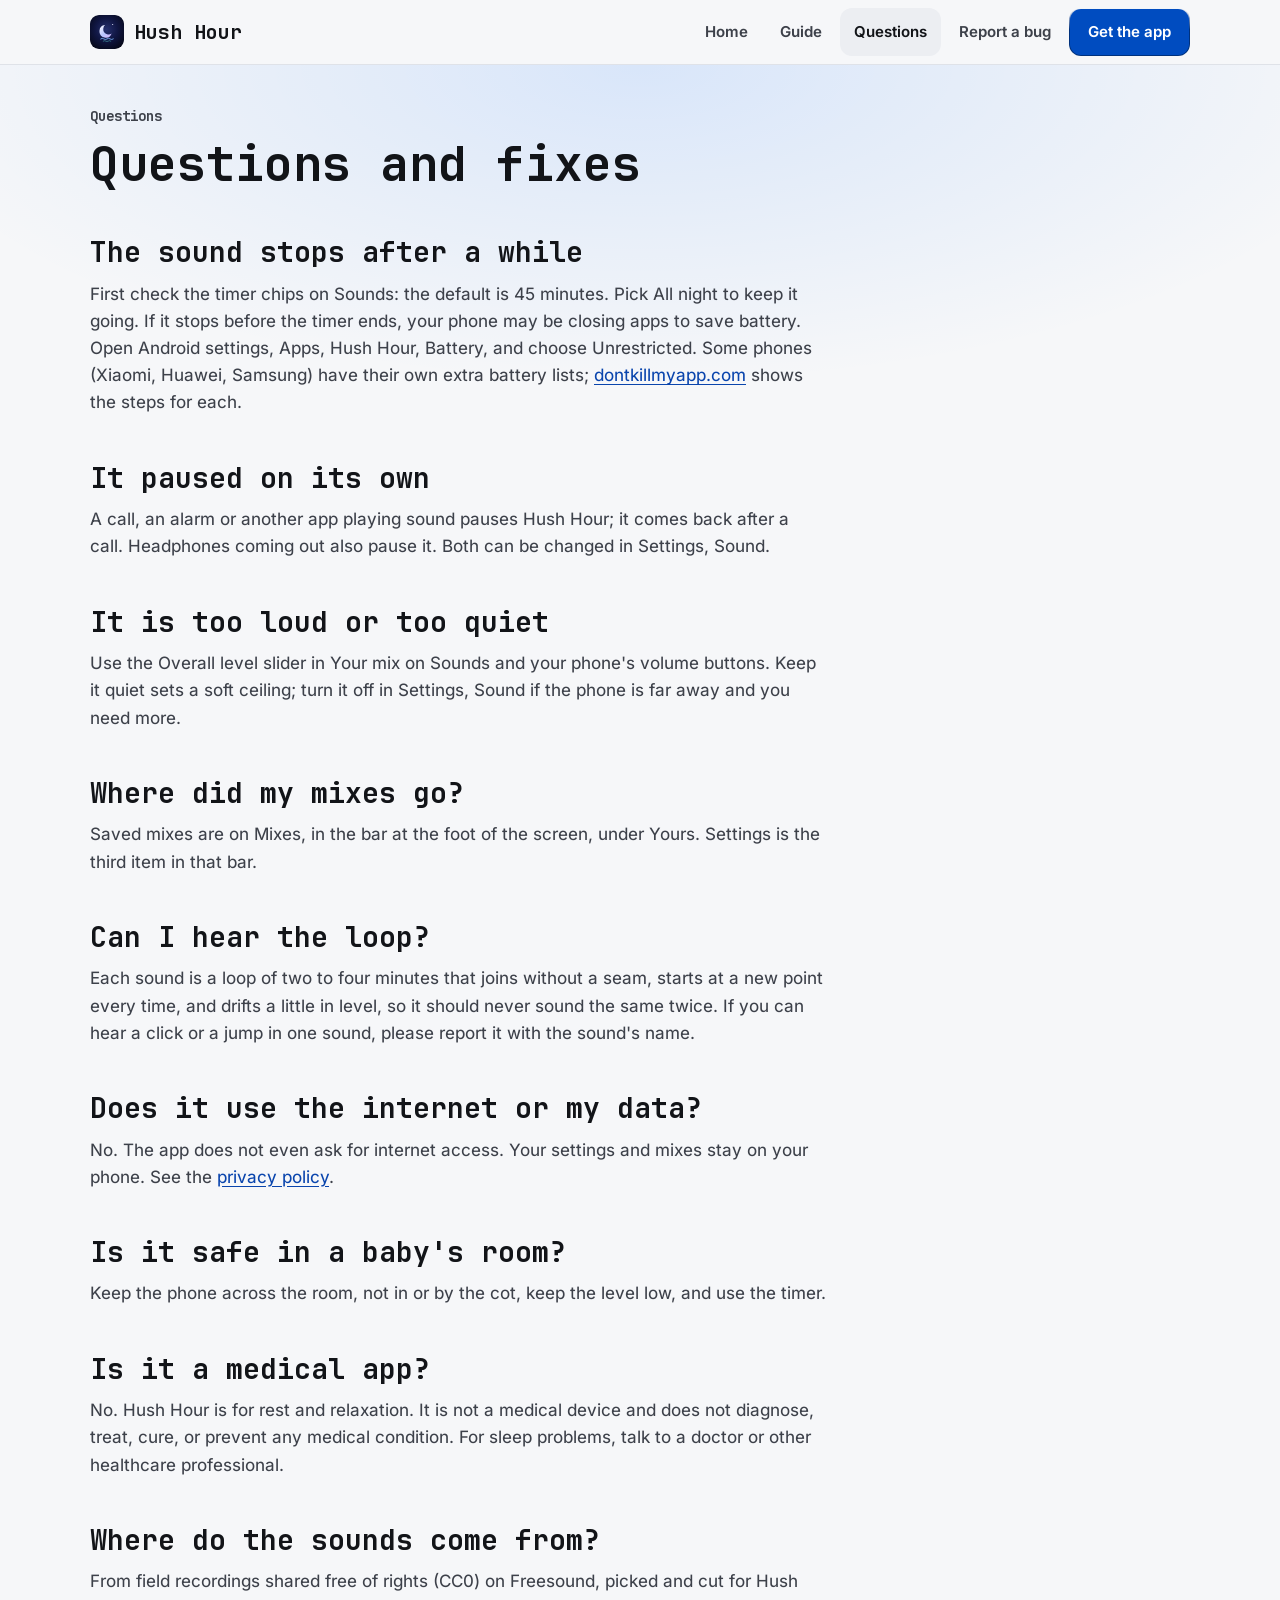
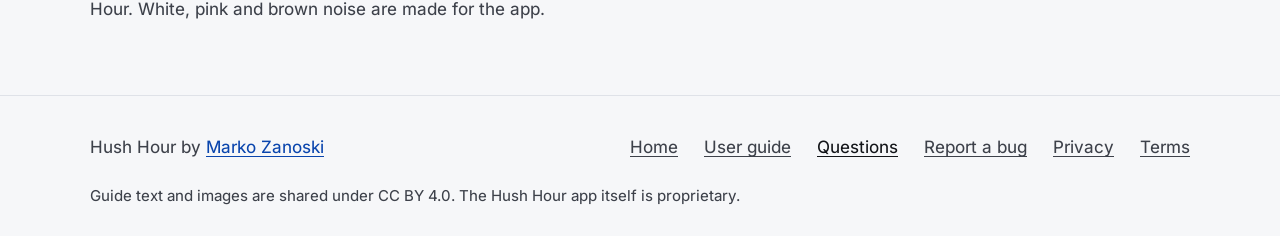
==== commit 0b393963: "The guide shows Settings as the third item of the bar, a hub of cards with small pages More now hold" ====
--- a/docs/faq.html
+++ b/docs/faq.html
@@ -311,7 +311,7 @@
     <p>Use the Overall level slider in Your mix on Sounds and your phone's volume buttons. Keep it quiet sets a soft ceiling; turn it off in Settings, Sound if the phone is far away and you need more.</p>
 
     <h2>Where did my mixes go?</h2>
-    <p>Saved mixes are on Mixes, in the bar at the foot of the screen, under Yours. Settings is in More, behind the three dots at the top.</p>
+    <p>Saved mixes are on Mixes, in the bar at the foot of the screen, under Yours. Settings is the third item in that bar.</p>
 
     <h2>Can I hear the loop?</h2>
     <p>Each sound is a loop of two to four minutes that joins without a seam, starts at a new point every time, and drifts a little in level, so it should never sound the same twice. If you can hear a click or a jump in one sound, please report it with the sound's name.</p>
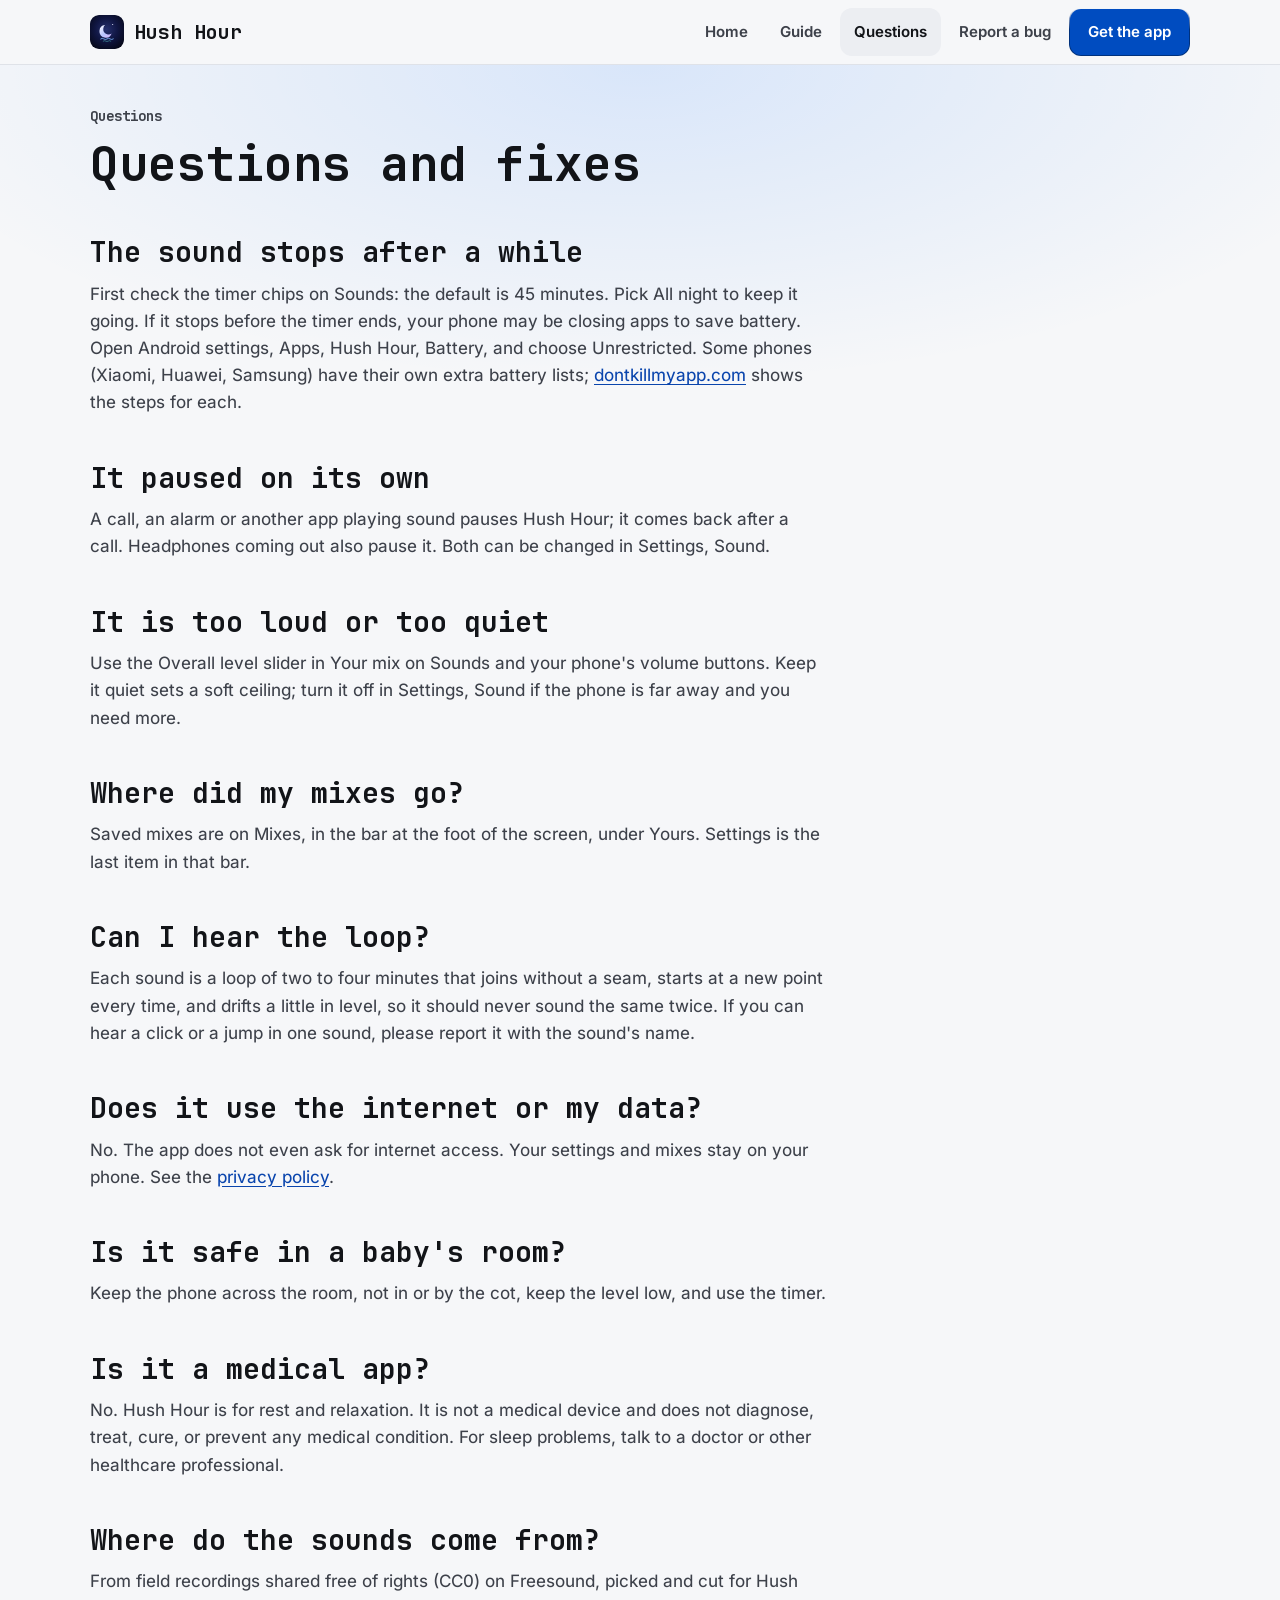
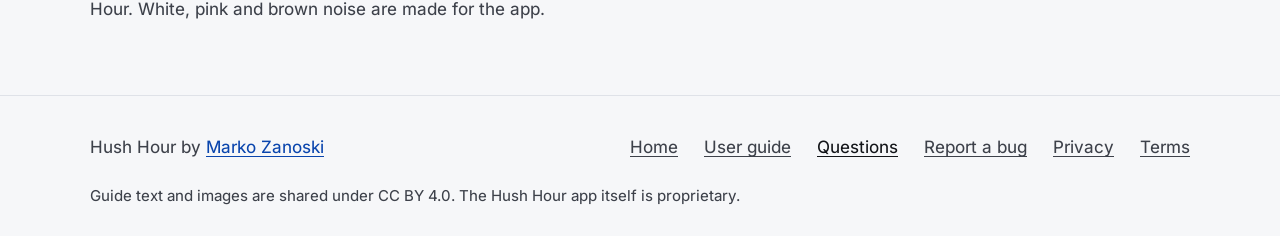
==== commit f1172e06: "The guide says Settings is the last item in the bar, gives the new support line, and shows fresh scr" ====
--- a/docs/faq.html
+++ b/docs/faq.html
@@ -311,7 +311,7 @@
     <p>Use the Overall level slider in Your mix on Sounds and your phone's volume buttons. Keep it quiet sets a soft ceiling; turn it off in Settings, Sound if the phone is far away and you need more.</p>
 
     <h2>Where did my mixes go?</h2>
-    <p>Saved mixes are on Mixes, in the bar at the foot of the screen, under Yours. Settings is the third item in that bar.</p>
+    <p>Saved mixes are on Mixes, in the bar at the foot of the screen, under Yours. Settings is the last item in that bar.</p>
 
     <h2>Can I hear the loop?</h2>
     <p>Each sound is a loop of two to four minutes that joins without a seam, starts at a new point every time, and drifts a little in level, so it should never sound the same twice. If you can hear a click or a jump in one sound, please report it with the sound's name.</p>
